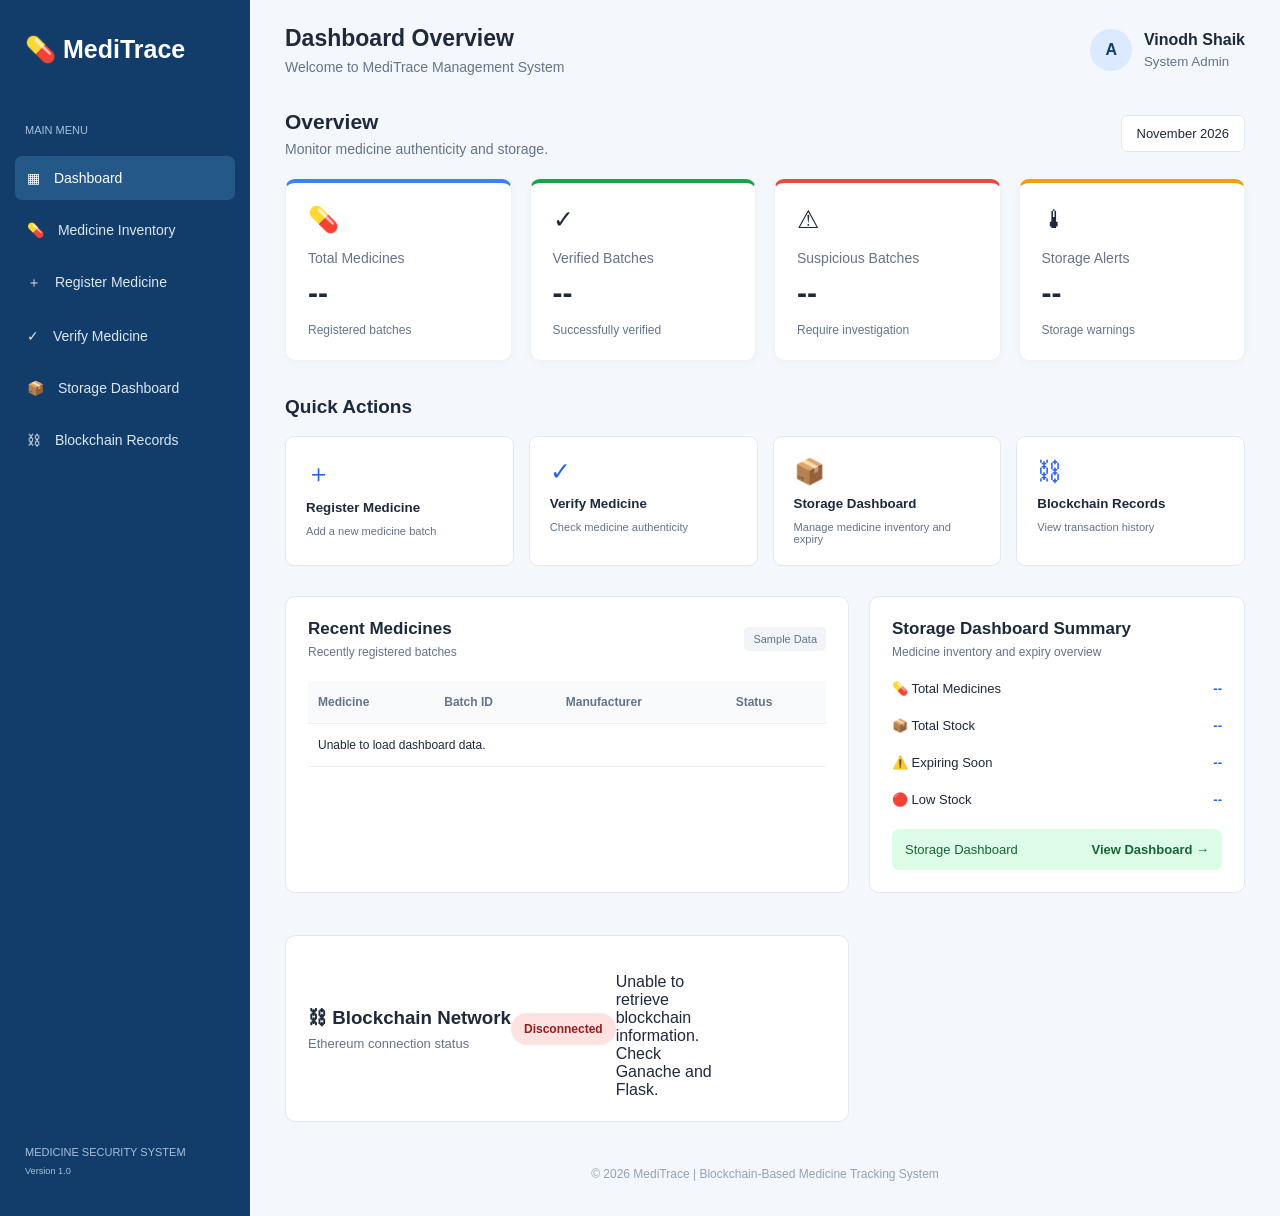
==== frontend/index.html @ 548ac8ea "Initial commit - MediTrace project" ====
<!DOCTYPE html>
<html lang="en">

<head>
    <meta charset="UTF-8">
    <meta name="viewport" content="width=device-width, initial-scale=1.0">

    <title>MediTrace | Dashboard</title>

    <link rel="stylesheet" href="style.css">
</head>

<body>

    <div class="dashboard-container">

        <!-- SIDEBAR -->
        <aside class="sidebar">

            <div class="logo">
                💊 MediTrace
            </div>

            <p class="menu-title">MAIN MENU</p>

            <nav>
                <a href="#dashboard" class="nav-link active">
                    <span>▦</span> Dashboard
                </a>

                <a href="#inventory" class="nav-link">
                    <span>💊</span> Medicine Inventory
                </a>

                <a href="/register" class="nav-link">
                    <span>＋</span> Register Medicine
                </a>

                <a href="/verify" class="nav-link">
                    <span>✓</span> Verify Medicine
                </a>

                <a href="/storage" class="nav-link">
                    <span>📦</span> Storage Dashboard
                </a>

                <a href="/blockchain" class="nav-link">
                    <span>⛓</span> Blockchain Records
                </a>
            </nav>

            <div class="sidebar-bottom">
                <p>MEDICINE SECURITY SYSTEM</p>
                <small>Version 1.0</small>
            </div>

        </aside>


        <!-- MAIN CONTENT -->
        <main class="main-content">

            <!-- TOP BAR -->
            <header class="topbar">

                <div>
                    <h2>Dashboard Overview</h2>
                    <p>Welcome to MediTrace Management System</p>
                </div>

                <div class="admin">
                    <div class="admin-icon">A</div>
                    <div>
                        <strong>Vinodh Shaik</strong>
                        <small>System Admin</small>
                    </div>
                </div>

            </header>


            <!-- DASHBOARD -->
            <section id="dashboard">

                <div class="page-heading">
                    <div>
                        <h2>Overview</h2>
                        <p>Monitor medicine authenticity and storage.</p>
                    </div>

                    <span class="date-label">November 2026</span>
                </div>


                <!-- STATISTICS CARDS -->
                <div class="stats-grid">

                    <div class="stat-card blue">
                        <div class="stat-icon">💊</div>
                        <p>Total Medicines</p>
                        <h2 id="totalMedicines">--</h2>
                        <small>Registered batches</small>
                    </div>

                    <div class="stat-card green">
                        <div class="stat-icon">✓</div>
                        <p>Verified Batches</p>
                        <h2 id="verifiedBatches">--</h2>
                        <small>Successfully verified</small>
                    </div>

                    <div class="stat-card red">
                        <div class="stat-icon">⚠</div>
                        <p>Suspicious Batches</p>
                        <h2 id="suspiciousBatches">--</h2>
                        <small>Require investigation</small>
                    </div>

                    <div class="stat-card orange">
                        <div class="stat-icon">🌡</div>
                        <p>Storage Alerts</p>
                        <h2 id="storageAlerts">--</h2>
                        <small>Storage warnings</small>
                    </div>

                </div>


                <!-- QUICK ACTIONS -->
                <div class="section-heading">
                    <h2>Quick Actions</h2>
                </div>

                <div class="actions-grid">

                    <button class="action-card" onclick="window.location.href='/register'">
                        <span>＋</span>
                        <strong>Register Medicine</strong>
                        <small>Add a new medicine batch</small>
                    </button>

                    <button class="action-card" onclick="window.location.href='/verify'">
                        <span>✓</span>
                        <strong>Verify Medicine</strong>
                        <small>Check medicine authenticity</small>
                    </button>

                    <button class="action-card" onclick="window.location.href='/storage'">
                        <span>📦</span>
                        <strong>Storage Dashboard</strong>
                        <small>Manage medicine inventory and expiry</small>
                    </button>

                    <button class="action-card" onclick="window.location.href='/blockchain'">

                        <span>⛓</span>

                        <strong>Blockchain Records</strong>

                        <small>View transaction history</small>

                    </button>

                </div>


                <!-- LOWER SECTION -->
                <div class="bottom-grid">

                    <!-- MEDICINE TABLE -->
                    <div class="panel" id="inventory">

                        <div class="panel-heading">
                            <div>
                                <h3>Recent Medicines</h3>
                                <p>Recently registered batches</p>
                            </div>

                            <span class="view-label">Sample Data</span>
                        </div>

                        <div class="table-wrapper">
                            <table>

                                <thead>
                                    <tr>
                                        <th>Medicine</th>
                                        <th>Batch ID</th>
                                        <th>Manufacturer</th>
                                        <th>Status</th>
                                    </tr>
                                </thead>

                                <tbody id="medicineTable">
                                    <tr>
                                        <td colspan="4">Loading medicines...</td>
                                    </tr>
                                </tbody>

                            </table>
                        </div>

                    </div>


                    <!-- STORAGE -->

                    <div class="panel" id="storage">

                        <div class="panel-heading">
                            <div>
                                <h3>Storage Dashboard Summary</h3>
                                <p>Medicine inventory and expiry overview</p>
                            </div>
                        </div>

                        <div class="storage-box">

                            <div class="storage-item">
                                <span>💊 Total Medicines</span>
                                <strong id="storageTotalMedicines">--</strong>
                            </div>

                            <div class="storage-item">
                                <span>📦 Total Stock</span>
                                <strong id="storageTotalStock">--</strong>
                            </div>

                            <div class="storage-item">
                                <span>⚠️ Expiring Soon</span>
                                <strong id="storageExpiringSoon">--</strong>
                            </div>

                            <div class="storage-item">
                                <span>🔴 Low Stock</span>
                                <strong id="storageLowStock">--</strong>
                            </div>

                            <div class="storage-condition">
                                <span>Storage Dashboard</span>

                                <strong>
                                    <a href="/storage" style="color: #166534; text-decoration: none;">
                                        View Dashboard →
                                    </a>
                                </strong>
                            </div>

                        </div>

                    </div>


                    <!-- BLOCKCHAIN STATUS -->
                    <div class="blockchain-panel" id="blockchain">

                        <div>
                            <h3>⛓ Blockchain Network</h3>
                            <p>Ethereum connection status</p>
                        </div>

                        <span class="network-status">
                            Demo Mode
                        </span>

                    </div>

            </section>

            <div id="notice" class="notice"></div>

            <footer>
                © 2026 MediTrace | Blockchain-Based Medicine Tracking System
            </footer>

        </main>

    </div>

    <script src="script.js"></script>

</body>

</html>
---- frontend/style.css ----
* {
    margin: 0;
    padding: 0;
    box-sizing: border-box;
}

body {
    font-family: Arial, sans-serif;
    background: #f4f7fb;
    color: #1e293b;
}

.dashboard-container {
    display: flex;
    min-height: 100vh;
}

/* SIDEBAR */

.sidebar {
    width: 250px;
    background: #123c69;
    color: white;
    padding: 25px 15px;
    display: flex;
    flex-direction: column;
}

.logo {
    font-size: 25px;
    font-weight: bold;
    padding: 10px;
    margin-bottom: 40px;
}

.menu-title {
    font-size: 11px;
    color: #a9c1dc;
    padding: 10px;
    margin-bottom: 10px;
}

.sidebar nav {
    display: flex;
    flex-direction: column;
    gap: 8px;
}

.nav-link {
    text-decoration: none;
    color: #dce8f5;
    padding: 14px 12px;
    border-radius: 7px;
    font-size: 14px;
    transition: 0.2s;
}

.nav-link span {
    margin-right: 10px;
}

.nav-link:hover,
.nav-link.active {
    background: #245889;
    color: white;
}

.sidebar-bottom {
    margin-top: auto;
    padding: 15px 10px;
    color: #a9c1dc;
    font-size: 11px;
}

.sidebar-bottom small {
    display: block;
    margin-top: 8px;
}


/* MAIN CONTENT */

.main-content {
    flex: 1;
    padding: 25px 35px;
    min-width: 0;
}

.topbar {
    display: flex;
    justify-content: space-between;
    align-items: center;
    margin-bottom: 35px;
}

.topbar h2 {
    font-size: 23px;
}

.topbar p,
.page-heading p {
    color: #64748b;
    margin-top: 7px;
    font-size: 14px;
}

.admin {
    display: flex;
    align-items: center;
    gap: 12px;
}

.admin-icon {
    background: #dbeafe;
    color: #123c69;
    border-radius: 50%;
    padding: 12px 15px;
    font-weight: bold;
}

.admin small {
    display: block;
    color: #64748b;
    margin-top: 5px;
}


/* PAGE HEADING */

.page-heading {
    display: flex;
    justify-content: space-between;
    align-items: center;
    margin-bottom: 22px;
}

.page-heading h2 {
    font-size: 21px;
}

.date-label {
    background: white;
    border: 1px solid #e2e8f0;
    border-radius: 6px;
    padding: 10px 15px;
    font-size: 13px;
}


/* STATISTICS */

.stats-grid {
    display: grid;
    grid-template-columns: repeat(4, 1fr);
    gap: 18px;
}

.stat-card {
    background: white;
    padding: 22px;
    border-radius: 10px;
    box-shadow: 0 2px 8px #00000008;
    border: 1px solid #edf0f5;
}

.stat-icon {
    font-size: 25px;
    margin-bottom: 16px;
}

.stat-card p {
    font-size: 14px;
    color: #64748b;
}

.stat-card h2 {
    font-size: 30px;
    margin: 10px 0;
}

.stat-card small {
    color: #64748b;
    font-size: 12px;
}

.blue {
    border-top: 4px solid #3b82f6;
}

.green {
    border-top: 4px solid #16a34a;
}

.red {
    border-top: 4px solid #ef4444;
}

.orange {
    border-top: 4px solid #f59e0b;
}


/* QUICK ACTIONS */

.section-heading {
    margin: 35px 0 18px;
}

.section-heading h2 {
    font-size: 19px;
}

.actions-grid {
    display: grid;
    grid-template-columns: repeat(4, 1fr);
    gap: 15px;
}

.action-card {
    background: white;
    border: 1px solid #e2e8f0;
    padding: 20px;
    border-radius: 9px;
    text-align: left;
    cursor: pointer;
    display: flex;
    flex-direction: column;
    gap: 10px;
    color: #1e293b;
    transition: 0.2s;
}

.action-card:hover {
    border-color: #3b82f6;
    transform: translateY(-3px);
}

.action-card span {
    font-size: 25px;
    color: #2563eb;
}

.action-card small {
    color: #64748b;
}


/* BOTTOM PANELS */

.bottom-grid {
    display: grid;
    grid-template-columns: 1.5fr 1fr;
    gap: 20px;
    margin-top: 30px;
}

.panel {
    background: white;
    border: 1px solid #e2e8f0;
    padding: 22px;
    border-radius: 10px;
    min-width: 0;
}

.panel-heading {
    display: flex;
    justify-content: space-between;
    align-items: center;
    margin-bottom: 22px;
    gap: 10px;
}

.panel-heading h3 {
    font-size: 17px;
}

.panel-heading p {
    font-size: 12px;
    color: #64748b;
    margin-top: 6px;
}

.view-label {
    color: #64748b;
    font-size: 11px;
    background: #f1f5f9;
    padding: 6px 9px;
    border-radius: 5px;
}


/* TABLE */

.table-wrapper {
    overflow-x: auto;
}

table {
    width: 100%;
    border-collapse: collapse;
    text-align: left;
}

th {
    color: #64748b;
    font-size: 12px;
    background: #f8fafc;
}

th, td {
    padding: 14px 10px;
    border-bottom: 1px solid #edf0f5;
    font-size: 12px;
    white-space: nowrap;
}

.status {
    padding: 6px 9px;
    border-radius: 15px;
    font-size: 11px;
    font-weight: bold;
}

.verified {
    background: #dcfce7;
    color: #15803d;
}

.pending {
    background: #fef3c7;
    color: #a16207;
}

.suspicious {
    background: #fee2e2;
    color: #b91c1c;
}


/* STORAGE */

.storage-box {
    display: flex;
    flex-direction: column;
    gap: 22px;
}

.storage-item,
.storage-condition {
    display: flex;
    justify-content: space-between;
    gap: 10px;
    font-size: 13px;
}

.storage-item strong {
    color: #2563eb;
}

.storage-condition {
    background: #dcfce7;
    padding: 13px;
    border-radius: 7px;
    color: #166534;
}


/* BLOCKCHAIN */

.blockchain-panel {
    background: white;
    border: 1px solid #e2e8f0;
    padding: 22px;
    border-radius: 10px;
    margin-top: 22px;
    display: flex;
    justify-content: space-between;
    align-items: center;
}

.blockchain-panel p {
    color: #64748b;
    font-size: 13px;
    margin-top: 7px;
}

.network-status {
    background: #fef3c7;
    color: #92400e;
    padding: 9px 13px;
    border-radius: 20px;
    font-size: 12px;
    font-weight: bold;
}


/* NOTICE AND FOOTER */

.notice {
    margin-top: 15px;
    color: #2563eb;
    font-size: 13px;
}

footer {
    text-align: center;
    color: #94a3b8;
    font-size: 12px;
    padding: 30px 10px 10px;
}


/* RESPONSIVE DESIGN */

@media (max-width: 1100px) {
    .stats-grid,
    .actions-grid {
        grid-template-columns: repeat(2, 1fr);
    }
}

@media (max-width: 750px) {
    .sidebar {
        width: 190px;
    }

    .main-content {
        padding: 20px;
    }

    .bottom-grid {
        grid-template-columns: 1fr;
    }
}

@media (max-width: 550px) {
    .dashboard-container {
        flex-direction: column;
    }

    .sidebar {
        width: 100%;
    }

    .sidebar-bottom {
        display: none;
    }

    .stats-grid,
    .actions-grid {
        grid-template-columns: 1fr;
    }

    .topbar {
        align-items: flex-start;
        gap: 15px;
    }

    .admin {
        display: none;
    }
}

/* MEDICINE REGISTRATION FORM */

.registration-panel {
    max-width: 950px;
    margin-top: 20px;
    padding: 30px;
}

.form-grid {
    display: grid;
    grid-template-columns: repeat(2, 1fr);
    gap: 22px;
}

.form-group {
    display: flex;
    flex-direction: column;
    gap: 9px;
}

.form-group label {
    font-size: 14px;
    font-weight: bold;
    color: #334155;
}

.form-group input {
    padding: 13px;
    border: 1px solid #cbd5e1;
    border-radius: 6px;
    font-size: 14px;
    outline: none;
    width: 100%;
}

.form-group input:focus {
    border-color: #2563eb;
    box-shadow: 0 0 0 3px #2563eb15;
}

.form-buttons {
    display: flex;
    gap: 15px;
    margin-top: 25px;
}

.submit-btn {
    background: #167d5a;
    color: white;
    padding: 13px 22px;
    border: none;
    border-radius: 6px;
    cursor: pointer;
    font-size: 14px;
}

.submit-btn:hover {
    background: #105c42;
}

.submit-btn:disabled {
    opacity: 0.6;
    cursor: not-allowed;
}

.cancel-btn {
    text-decoration: none;
    background: #e2e8f0;
    color: #334155;
    padding: 13px 22px;
    border-radius: 6px;
    font-size: 14px;
}

.form-message {
    margin-top: 20px;
    font-size: 14px;
    font-weight: bold;
}

.form-message.success {
    color: #15803d;
}

.form-message.error {
    color: #dc2626;
}

@media (max-width: 650px) {
    .form-grid {
        grid-template-columns: 1fr;
    }

    .form-buttons {
        flex-direction: column;
    }

    .registration-panel {
        padding: 18px;
    }
}
.registered {
    background: #e0f2fe;
    color: #075985;
}

/* VERIFICATION PAGE */

.verification-panel {
    max-width: 850px;
    margin-top: 20px;
    padding: 30px;
}

.verification-panel form {
    display: flex;
    flex-direction: column;
    gap: 20px;
}

.verification-panel .form-group {
    max-width: 500px;
}

.verification-result {
    margin-top: 25px;
    overflow-wrap: anywhere;
}

.verification-success {
    background: #dcfce7;
    color: #166534;
    padding: 20px;
    border-radius: 8px;
}

.verification-failed {
    background: #fee2e2;
    color: #991b1b;
    padding: 20px;
    border-radius: 8px;
}

.verification-success p,
.verification-failed p {
    margin-top: 8px;
}

.crypto-details {
    background: #f8fafc;
    border: 1px solid #e2e8f0;
    border-radius: 8px;
    padding: 20px;
    margin-top: 15px;
}

.crypto-details h4 {
    margin-bottom: 15px;
}

.crypto-details p {
    margin: 12px 0;
    font-size: 13px;
}

.crypto-details code {
    display: block;
    background: #e2e8f0;
    padding: 12px;
    border-radius: 6px;
    font-size: 12px;
    overflow-wrap: anywhere;
}
/* Medicine Status Colours */

.status-expired {
    color: #dc2626;
    background-color: #fee2e2;
    font-weight: bold;
}

.status-expiring-soon {
    color: #c2410c;
    background-color: #ffedd5;
    font-weight: bold;
}

.status-low-stock {
    color: #a16207;
    background-color: #fef9c3;
    font-weight: bold;
}

.status-available {
    color: #15803d;
    background-color: #dcfce7;
    font-weight: bold;
}

.status-out-of-stock {
    color: #475569;
    background-color: #e2e8f0;
    font-weight: bold;
}
/* FORCE MEDICINE STATUS COLORS */

#medicineTable td.status-expired {
    background-color: #fee2e2 !important;
    color: #dc2626 !important;
    font-weight: bold !important;
}

#medicineTable td.status-expiring-soon {
    background-color: #ffedd5 !important;
    color: #c2410c !important;
    font-weight: bold !important;
}

#medicineTable td.status-low-stock {
    background-color: #fef08a !important;
    color: #854d0e !important;
    font-weight: bold !important;
}

#medicineTable td.status-available {
    background-color: #dcfce7 !important;
    color: #15803d !important;
    font-weight: bold !important;
}

#medicineTable td.status-out-of-stock {
    background-color: #e2e8f0 !important;
    color: #475569 !important;
    font-weight: bold !important;
}

/* --------------------------------------------------
   LIVE BLOCKCHAIN NETWORK DETAILS
-------------------------------------------------- */

.blockchain-details {
    flex: 1;
    min-width: 0;
    display: grid;
    grid-template-columns: repeat(2, minmax(0, 1fr));
    gap: 12px;
    margin-top: 15px;
}

.blockchain-info-item {
    min-width: 0;
    padding: 12px;
    background: #f4f8fc;
    border: 1px solid #e1eaf3;
    border-radius: 8px;
    font-size: 14px;
    line-height: 1.6;
    overflow-wrap: anywhere;
}

.blockchain-info-item strong {
    display: block;
    color: #173b60;
    margin-bottom: 3px;
}

.blockchain-info-item span {
    display: block;
    color: #526579;
    overflow-wrap: anywhere;
    word-break: break-word;
}

/* Connected status */

.network-status.connected {
    background: #dcfce7;
    color: #166534;
}

/* Disconnected status */

.network-status.disconnected {
    background: #fee2e2;
    color: #991b1b;
}

/* Responsive layout */

@media (max-width: 768px) {

    .blockchain-details {
        grid-template-columns: 1fr;
    }

}

.records-table {
    width: 100%;
    table-layout: fixed;
    border-collapse: collapse;
    margin-top: 20px;
    background: white;
}

.records-table th,
.records-table td {
    padding: 13px 10px;
    border-bottom: 1px solid #e1eaf3;
    text-align: left;
    font-size: 13px;
    white-space: normal;
    overflow-wrap: anywhere;
    box-sizing: border-box;
}

/* Medicine ID */
.records-table th:nth-child(1),
.records-table td:nth-child(1) {
    width: 13%;
}

/* Medicine Name */
.records-table th:nth-child(2),
.records-table td:nth-child(2) {
    width: 12%;
}

/* Batch ID */
.records-table th:nth-child(3),
.records-table td:nth-child(3) {
    width: 12%;
}

/* Block Number */
.records-table th:nth-child(4),
.records-table td:nth-child(4) {
    width: 10%;
}

/* Transaction Hash */
.records-table th:nth-child(5),
.records-table td:nth-child(5) {
    width: 18%;
    word-break: break-all;
    overflow-wrap: anywhere;
}

/* Date */
.records-table th:nth-child(6),
.records-table td:nth-child(6) {
    width: 17%;
    word-break: normal;
}

/* Status */
.records-table th:nth-child(7),
.records-table td:nth-child(7) {
    width: 10%;
}
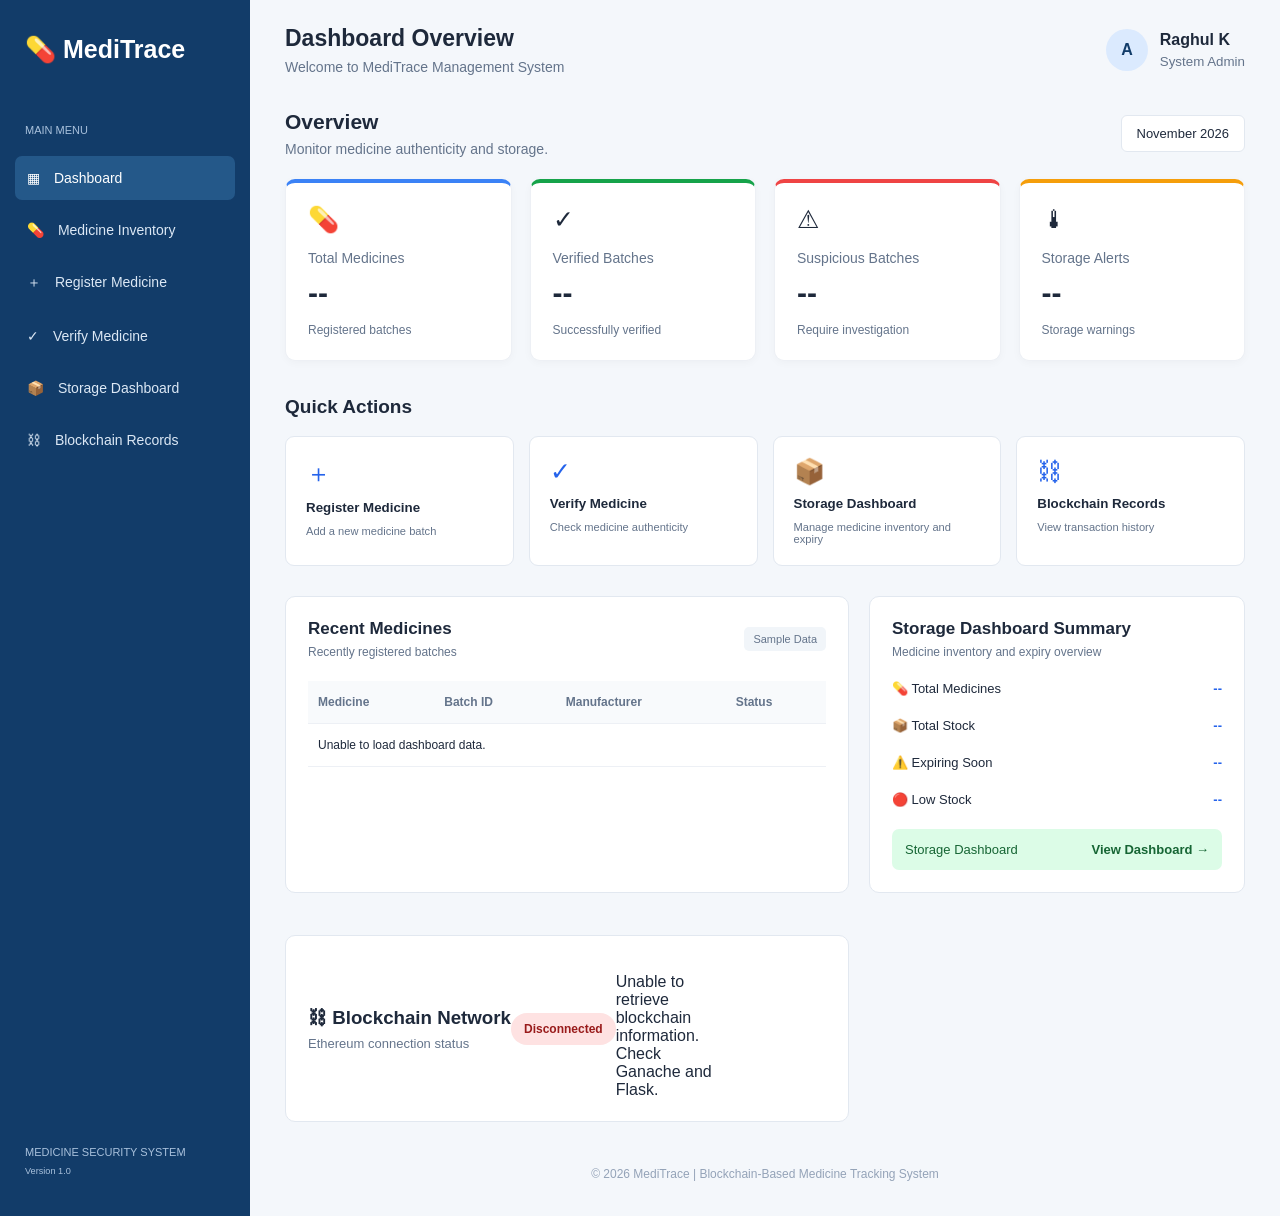
==== commit 85d20bc7: "Update index.html" ====
--- a/frontend/index.html
+++ b/frontend/index.html
@@ -71,7 +71,7 @@
                 <div class="admin">
                     <div class="admin-icon">A</div>
                     <div>
-                        <strong>Vinodh Shaik</strong>
+                        <strong>Raghul K</strong>
                         <small>System Admin</small>
                     </div>
                 </div>
@@ -281,4 +281,4 @@
 
 </body>
 
-</html>+</html>
